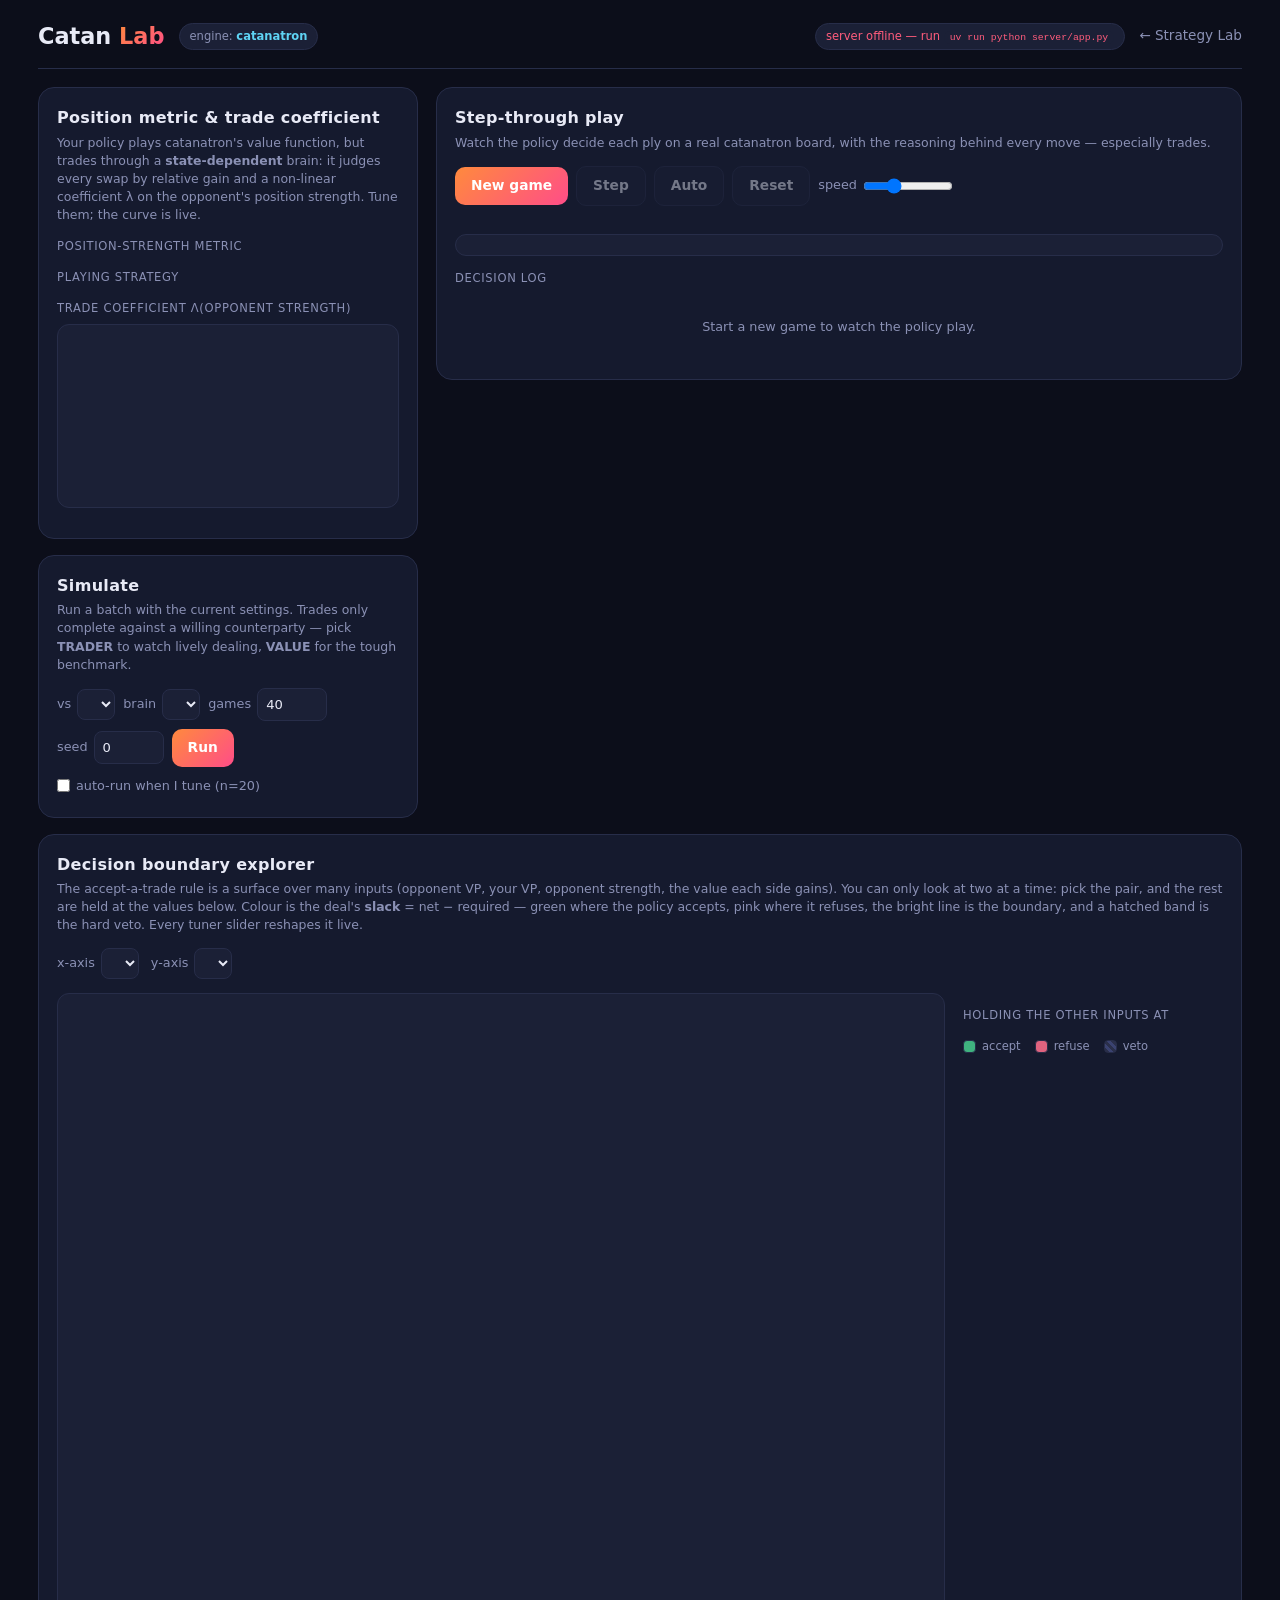
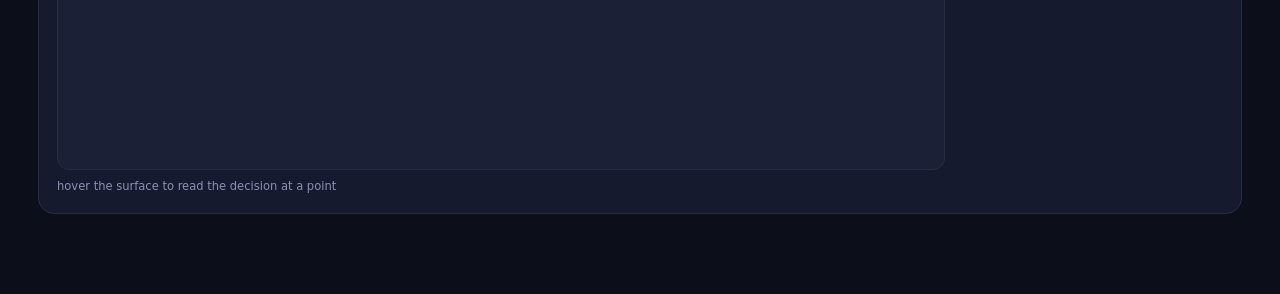
==== catan.html @ 7119c086 "Initialize repo; make both versions use catanatron as a git submodule - git init the strategy-lab pr" ====
<!doctype html>
<html lang="en">
<head>
  <meta charset="utf-8">
  <meta name="viewport" content="width=device-width, initial-scale=1">
  <title>Catan Lab — catanatron strategy &amp; trade tuner</title>
  <link rel="icon" href="data:image/svg+xml,<svg xmlns='http://www.w3.org/2000/svg' viewBox='0 0 100 100'><text y='.9em' font-size='90'>🏝️</text></svg>">
  <link rel="stylesheet" href="css/style.css">
  <link rel="stylesheet" href="css/catan-lab.css">
</head>
<body>
  <div class="cl-wrap">
    <div class="cl-top">
      <h1>Catan <span class="grad">Lab</span></h1>
      <span class="cl-badge">engine: <b>catanatron</b></span>
      <div class="spacer"></div>
      <span id="conn" class="cl-badge">connecting…</span>
      <a class="cl-back" href="index.html">← Strategy Lab</a>
    </div>

    <div class="cl-grid">
      <!-- LEFT: tuner + simulate -->
      <div>
        <div class="panel" id="tuner">
          <h2>Position metric &amp; trade coefficient</h2>
          <p class="desc">Your policy plays catanatron's value function, but trades through a
            <b>state-dependent</b> brain: it judges every swap by relative gain and a non-linear
            coefficient λ on the opponent's position strength. Tune them; the curve is live.</p>

          <div class="group-label">Position-strength metric</div>
          <div id="metric-sliders"></div>

          <div class="group-label">Playing strategy</div>
          <div id="strategy-sliders"></div>

          <div class="group-label">Trade coefficient λ(opponent strength)</div>
          <div class="curve-box">
            <canvas id="lamCurve" width="640" height="300"></canvas>
            <div class="curve-cap" id="lamCap"></div>
          </div>
          <div id="trade-sliders" style="margin-top:12px"></div>
        </div>

        <div class="panel" id="sim">
          <h2>Simulate</h2>
          <p class="desc">Run a batch with the current settings. Trades only complete against a
            willing counterparty — pick <b>TRADER</b> to watch lively dealing, <b>VALUE</b> for the
            tough benchmark.</p>
          <div class="btn-row">
            <label class="inline">vs <select id="opp"></select></label>
            <label class="inline">brain <select id="baseBot"></select></label>
            <label class="inline">games <input type="number" id="nGames" value="40" min="1" max="300"></label>
            <label class="inline">seed <input type="number" id="seed" value="0" min="0"></label>
            <button class="btn" id="runSim">Run</button>
          </div>
          <label class="inline" style="margin-top:10px"><input type="checkbox" id="autoSim"> auto-run when I tune (n=20)</label>
          <div id="simResult"></div>
        </div>
      </div>

      <!-- RIGHT: step-through -->
      <div class="panel" id="play">
        <h2>Step-through play</h2>
        <p class="desc">Watch the policy decide each ply on a real catanatron board, with the
          reasoning behind every move — especially trades.</p>
        <div class="btn-row">
          <button class="btn" id="newGame">New game</button>
          <button class="btn ghost" id="step" disabled>Step</button>
          <button class="btn ghost" id="auto" disabled>Auto</button>
          <button class="btn ghost" id="reset" disabled>Reset</button>
          <label class="inline">speed <input type="range" id="speed" min="60" max="900" value="320" style="width:90px"></label>
        </div>

        <div class="players-row" id="players"></div>
        <div class="board-box"><div id="board"></div></div>

        <div class="group-label">Decision log</div>
        <div class="log" id="log"><div class="empty">Start a new game to watch the policy play.</div></div>
      </div>
    </div>

    <!-- Decision boundary explorer -->
    <div class="panel" id="explorer">
      <h2>Decision boundary explorer</h2>
      <p class="desc">The accept-a-trade rule is a surface over many inputs (opponent VP,
        your VP, opponent strength, the value each side gains). You can only look at two at a
        time: pick the pair, and the rest are held at the values below. Colour is the deal's
        <b>slack</b> = net &minus; required &mdash; green where the policy accepts, pink where it
        refuses, the bright line is the boundary, and a hatched band is the hard veto. Every
        tuner slider reshapes it live.</p>

      <div class="exp-controls">
        <label class="inline">x-axis <select id="axisX"></select></label>
        <label class="inline">y-axis <select id="axisY"></select></label>
        <span class="exp-views" id="expViews"></span>
      </div>

      <div class="exp-body">
        <div class="exp-plot">
          <canvas id="boundary" width="480" height="420"></canvas>
          <div class="exp-tip" id="expTip">hover the surface to read the decision at a point</div>
        </div>
        <div class="exp-side">
          <div class="group-label">Holding the other inputs at</div>
          <div id="fixedSliders"></div>
          <div class="exp-legend">
            <span><i class="sw acc"></i>accept</span>
            <span><i class="sw rej"></i>refuse</span>
            <span><i class="sw vet"></i>veto</span>
          </div>
        </div>
      </div>
    </div>
  </div>

  <script src="js/games/catan-board.js"></script>
  <script src="js/catan-lab.js"></script>
</body>
</html>
---- css/style.css ----
/* ============ Strategy Lab ============ */
:root {
  --bg: #0c0e1a;
  --panel: #151a2e;
  --panel-2: #1b2036;
  --border: #272d49;
  --text: #e8eaf6;
  --muted: #8b91b5;
  --p0: #ffa94d;            /* you */
  --p1: #5fd4f5;            /* bot */
  --draw: #8b91b5;
  --pick: #9b7bff;
  --avoid: #ff5c7c;
  --accent-grad: linear-gradient(135deg, #ff8a3d, #ff4d88);
}

* { box-sizing: border-box; margin: 0; padding: 0; }
html, body { background: var(--bg); color: var(--text); }
body {
  font-family: ui-sans-serif, system-ui, "Segoe UI", Roboto, "Helvetica Neue", sans-serif;
  line-height: 1.45;
  -webkit-font-smoothing: antialiased;
}
#app { max-width: 1140px; margin: 0 auto; padding: 24px 20px 60px; }
button { font: inherit; color: inherit; background: none; border: none; cursor: pointer; }
h2 { font-size: 1.02rem; margin-bottom: 12px; letter-spacing: .02em; }
h3 { font-size: .92rem; margin: 16px 0 8px; color: var(--muted); }
.h-sub { font-size: .72rem; color: var(--muted); font-weight: 400; margin-left: 6px; }
.muted { color: var(--muted); }
code { background: var(--panel-2); padding: 1px 6px; border-radius: 6px; font-size: .85em; }

/* ---------- home ---------- */
.hero { text-align: center; padding: 38px 0 26px; }
.logo { font-weight: 700; letter-spacing: .08em; color: var(--muted); margin-bottom: 18px; }
.hero h1 { font-size: clamp(2rem, 5vw, 3.2rem); line-height: 1.1; font-weight: 800; }
.grad {
  background: var(--accent-grad);
  -webkit-background-clip: text; background-clip: text; color: transparent;
}
.sub { max-width: 560px; margin: 16px auto 0; color: var(--muted); }
.sub b { color: var(--text); }
.steps { display: flex; gap: 10px; justify-content: center; flex-wrap: wrap; margin-top: 26px; }
.step {
  background: var(--panel); border: 1px solid var(--border); border-radius: 999px;
  padding: 8px 16px; font-size: .85rem; color: var(--muted);
}
.step span {
  display: inline-grid; place-items: center; width: 20px; height: 20px; margin-right: 8px;
  background: var(--panel-2); border-radius: 50%; font-size: .72rem; color: var(--text);
}

.games-grid {
  display: grid; grid-template-columns: repeat(auto-fill, minmax(240px, 1fr));
  gap: 16px; margin-top: 30px;
}
.game-card {
  text-align: left; background: var(--panel); border: 1px solid var(--border);
  border-radius: 18px; padding: 22px;
  transition: transform .15s ease, border-color .15s ease;
}
.game-card:not(.locked):hover { transform: translateY(-3px); border-color: #3a4270; }
.game-card.locked { opacity: .45; cursor: default; }
.gc-icon { font-size: 2.2rem; }
.gc-name { font-weight: 700; font-size: 1.08rem; margin-top: 10px; }
.gc-tag { color: var(--muted); font-size: .85rem; margin-top: 4px; min-height: 2.4em; }
.gc-meta { display: flex; flex-wrap: wrap; gap: 6px; margin-top: 12px; }
.chip {
  font-size: .72rem; background: var(--panel-2); border: 1px solid var(--border);
  padding: 3px 9px; border-radius: 999px; color: var(--muted);
}
.chip.soon { font-size: .68rem; }
.foot { text-align: center; color: var(--muted); font-size: .8rem; margin-top: 40px; }

/* ---------- bars / nav ---------- */
.bar { display: flex; align-items: center; gap: 14px; margin-bottom: 14px; }
.bar-title { font-weight: 700; font-size: 1.05rem; }
.bar-spacer { flex: 1; }
.ghost {
  color: var(--muted); border: 1px solid var(--border); border-radius: 10px; padding: 6px 12px;
}
.ghost:hover { color: var(--text); border-color: #3a4270; }
.howto {
  font-size: .85rem; color: var(--muted); background: var(--panel);
  border: 1px solid var(--border); border-radius: 12px; padding: 10px 14px; margin-bottom: 18px;
}

/* ---------- lab ---------- */
.lab { display: grid; grid-template-columns: 1.15fr 1fr 1fr; gap: 16px; align-items: start; }
.panel {
  background: var(--panel); border: 1px solid var(--border);
  border-radius: 16px; padding: 16px;
}

.rule-card {
  display: flex; gap: 12px; align-items: center;
  background: var(--panel-2); border: 1px solid var(--border); border-radius: 12px;
  padding: 10px 12px; margin-bottom: 8px; cursor: pointer;
  transition: border-color .12s ease, transform .12s ease;
}
.rule-card:hover { border-color: #3a4270; transform: translateX(2px); }
.rule-card.added { opacity: .38; cursor: default; transform: none; }
.rule-icon { font-size: 1.4rem; width: 30px; text-align: center; }
.rule-main { flex: 1; min-width: 0; }
.rule-name { font-weight: 600; font-size: .9rem; }
.rule-desc { font-size: .76rem; color: var(--muted); margin-top: 2px; }
.rule-add {
  width: 26px; height: 26px; display: grid; place-items: center;
  border: 1px dashed var(--border); border-radius: 50%; color: var(--muted); font-weight: 700;
}
.badge {
  font-size: .6rem; font-weight: 700; letter-spacing: .05em; padding: 1px 6px;
  border-radius: 6px; vertical-align: middle; margin-left: 4px;
}
.badge.pick { background: rgba(155, 123, 255, .16); color: var(--pick); }
.badge.avoid { background: rgba(255, 92, 124, .16); color: var(--avoid); }

.stack { list-style: none; }
.stack-item {
  display: flex; align-items: center; gap: 10px;
  background: var(--panel-2); border: 1px solid var(--border); border-radius: 12px;
  padding: 9px 10px; margin-bottom: 8px; cursor: grab;
}
.stack-item.dragging { opacity: .4; }
.stack-item .s-icon { font-size: 1.15rem; }
.stack-item .s-name { flex: 1; font-size: .88rem; font-weight: 600; min-width: 0; }
.s-ctl { display: flex; gap: 2px; }
.s-ctl button {
  width: 26px; height: 26px; border-radius: 8px; color: var(--muted); font-size: .72rem;
}
.s-ctl button:hover { background: var(--border); color: var(--text); }
.prio {
  display: inline-grid; place-items: center; width: 22px; height: 22px; flex: none;
  background: var(--accent-grad); border-radius: 50%;
  font-size: .72rem; font-weight: 700; color: #fff;
}
.prio.mini { width: 18px; height: 18px; font-size: .64rem; background: var(--panel-2);
  border: 1px solid var(--border); color: var(--muted); }
.stack .empty {
  color: var(--muted); font-size: .82rem; text-align: center; padding: 22px 8px;
  border: 1px dashed var(--border); border-radius: 12px; margin-bottom: 8px;
}
.lucky {
  display: flex; align-items: center; gap: 10px; font-size: .85rem; color: var(--muted);
  border: 1px dashed var(--border); border-radius: 12px; padding: 9px 10px;
}
.lucky .prio { background: var(--panel-2); border: 1px solid var(--border); color: var(--muted); }

.persona {
  display: block; width: 100%; text-align: left;
  background: var(--panel-2); border: 1px solid var(--border); border-radius: 12px;
  padding: 10px 12px; margin-bottom: 8px;
}
.persona:hover { border-color: #3a4270; }
.persona.sel { border-color: var(--p1); box-shadow: 0 0 0 1px var(--p1); }
.p-icon { font-size: 1.3rem; float: left; margin-right: 10px; margin-top: 2px; }
.p-head { display: flex; justify-content: space-between; align-items: baseline; }
.p-name { font-weight: 600; font-size: .9rem; }
.p-stars { color: #ffd166; font-size: .74rem; letter-spacing: .12em; }
.p-stars i { color: var(--border); font-style: normal; }
.p-desc { display: block; font-size: .75rem; color: var(--muted); margin-top: 2px; }

.bot-stack { list-style: none; font-size: .85rem; }
.bot-stack li { display: flex; align-items: center; gap: 8px; padding: 4px 2px; }

.btn-run {
  width: 100%; margin-top: 16px; padding: 14px;
  background: var(--accent-grad); border-radius: 14px;
  font-weight: 800; font-size: 1.02rem; color: #fff; letter-spacing: .02em;
  box-shadow: 0 8px 24px rgba(255, 77, 136, .25);
  transition: transform .12s ease, filter .12s ease;
}
.btn-run:hover { transform: translateY(-2px); filter: brightness(1.08); }

/* ---------- results ---------- */
.banner { text-align: center; padding: 30px 16px 22px; }
.b-big { font-size: clamp(1.5rem, 4vw, 2.3rem); font-weight: 800; }
.banner.win .b-big { color: var(--p0); }
.banner.lose .b-big { color: var(--p1); }
.b-score { margin-top: 8px; font-size: 1.5rem; font-weight: 700; }
.b-score span { font-size: .8rem; font-weight: 400; color: var(--muted); }

.scoreboard { margin-bottom: 16px; }
.score-row { display: flex; align-items: center; gap: 12px; margin: 10px 0; }
.who { width: 150px; flex: none; font-size: .9rem; font-weight: 600; text-align: right; }
.who.you { color: var(--p0); } .who.bot { color: var(--p1); } .who.draw { color: var(--draw); }
.score-row .bar {
  flex: 1; height: 26px; background: var(--panel-2); border-radius: 8px;
  overflow: hidden; margin-bottom: 0;
}
.fill { height: 100%; width: 0; border-radius: 8px; transition: width .9s cubic-bezier(.2,.7,.2,1); }
.fill.you { background: linear-gradient(90deg, #ff8a3d, #ffa94d); }
.fill.bot { background: linear-gradient(90deg, #38b6e0, #5fd4f5); }
.fill.draw { background: #3a4163; }
.num { width: 36px; flex: none; font-weight: 800; font-variant-numeric: tabular-nums; }

.duo { display: grid; grid-template-columns: 1.3fr 1fr; gap: 16px; margin-bottom: 16px; }
.momentum { width: 100%; height: 170px; display: block; }
.momentum .zero { stroke: var(--border); stroke-dasharray: 4 4; }
.momentum .line { fill: none; stroke-width: 2.5; }
.momentum .area { opacity: .14; }
.mom-you .line { stroke: var(--p0); } .mom-you .area { fill: var(--p0); }
.mom-bot .line { stroke: var(--p1); } .mom-bot .area { fill: var(--p1); }
.mom-tie .line { stroke: var(--draw); } .mom-tie .area { fill: var(--draw); }
.mom-labels { display: flex; justify-content: space-between; font-size: .7rem; color: var(--muted); }
.hint { font-size: .75rem; color: var(--muted); margin-top: 8px; }
.insight { font-size: .9rem; }
.chips { display: flex; flex-wrap: wrap; gap: 6px; margin-top: 14px; }

.replay-btns { display: flex; flex-wrap: wrap; gap: 8px; }
.rep-btn {
  background: var(--panel-2); border: 1px solid var(--border); border-radius: 10px;
  padding: 8px 14px; font-size: .85rem;
}
.rep-btn:hover { border-color: #3a4270; }
.actions { display: flex; gap: 10px; justify-content: center; margin-top: 22px; flex-wrap: wrap; }
.btn-sec {
  background: var(--panel); border: 1px solid var(--border); border-radius: 12px;
  padding: 10px 18px; font-weight: 600;
}
.btn-sec:hover { border-color: #3a4270; }

/* ---------- replay modal ---------- */
.modal-back {
  position: fixed; inset: 0; background: rgba(5, 7, 14, .78); backdrop-filter: blur(4px);
  display: grid; place-items: center; z-index: 50; padding: 16px;
}
.modal {
  background: var(--panel); border: 1px solid var(--border); border-radius: 18px;
  padding: 18px; width: min(480px, 94vw); max-height: 94vh; overflow: auto;
}
.modal-head {
  display: flex; justify-content: space-between; align-items: center;
  font-weight: 700; font-size: .95rem; margin-bottom: 12px; gap: 10px;
}
.modal-head .muted { font-weight: 400; font-size: .8rem; }
#m-close { color: var(--muted); font-size: 1rem; }
#m-close:hover { color: var(--text); }
.modal .board { display: flex; flex-direction: column; align-items: center; }
.caption { min-height: 2.6em; text-align: center; font-size: .88rem; margin: 10px 0 6px; color: var(--muted); }
.cap0 { color: var(--p0); } .cap1 { color: var(--p1); }
.m-ctl { display: flex; align-items: center; gap: 6px; }
.m-ctl button {
  width: 34px; height: 34px; background: var(--panel-2); border: 1px solid var(--border);
  border-radius: 10px; font-size: .8rem;
}
.m-ctl button:hover { border-color: #3a4270; }
.m-ctl input[type=range] { flex: 1; accent-color: #ff4d88; }
#m-step { font-size: .72rem; color: var(--muted); width: 48px; text-align: right;
  font-variant-numeric: tabular-nums; }

/* ---------- boards ---------- */
.board-status { font-size: .78rem; color: var(--muted); margin-top: 10px; text-align: center; }
.lab0 { color: var(--p0); } .lab1 { color: var(--p1); }

/* tic-tac-toe */
.ttt-board { display: grid; grid-template-columns: repeat(3, 84px); gap: 7px; }
.ttt-cell {
  height: 84px; background: var(--panel-2); border-radius: 14px;
  display: grid; place-items: center; font-size: 2.6rem; font-weight: 800;
}
.ttt-cell.seat0 { color: var(--p0); }
.ttt-cell.seat1 { color: var(--p1); }
.ttt-cell.win { outline: 2px solid #ffd166; background: #262138; }

/* snakes & ladders */
.sl-wrap { position: relative; width: min(380px, 86vw); }
.sl-grid {
  display: grid; grid-template-columns: repeat(10, 1fr); aspect-ratio: 1;
  border: 1px solid var(--border); border-radius: 10px; overflow: hidden;
}
.sl-cell {
  position: relative; border: 1px solid #1d2238; background: var(--panel-2);
  font-size: 8px; color: var(--muted);
}
.sl-cell:nth-child(odd) { background: #181d33; }
.sl-cell span { position: absolute; top: 1px; left: 3px; }
.sl-cell i { position: absolute; bottom: 0; right: 1px; font-style: normal; font-size: 11px; }
.sl-cell.ladder { background: rgba(81, 207, 102, .14); }
.sl-cell.snake { background: rgba(255, 92, 124, .14); }
.sl-overlay { position: absolute; inset: 0; width: 100%; height: 100%; pointer-events: none; }
.sl-overlay line { stroke-width: 1.6; stroke-linecap: round; opacity: .55; }
.sl-overlay .jump-l { stroke: #51cf66; }
.sl-overlay .jump-s { stroke: #ff5c7c; }
.sl-tok {
  position: absolute; width: 13px; height: 13px; border-radius: 50%;
  border: 2px solid #0c0e1a; transform: translate(-50%, -50%); z-index: 2;
}
.sl-tok.t0 { background: var(--p0); margin-left: -4px; }
.sl-tok.t1 { background: var(--p1); margin-left: 4px; }

/* mensch ärgere dich nicht */
.maedn { width: min(360px, 86vw); display: block; }
.maedn .cell { fill: var(--panel-2); stroke: #323a5e; stroke-width: 1; }
.maedn .start0 { stroke: var(--p0); stroke-width: 2; }
.maedn .start1 { stroke: var(--p1); stroke-width: 2; }
.maedn .home0 { stroke: var(--p0); stroke-dasharray: 2 2; }
.maedn .home1 { stroke: var(--p1); stroke-dasharray: 2 2; }
.maedn .base0 { stroke: var(--p0); opacity: .5; }
.maedn .base1 { stroke: var(--p1); opacity: .5; }
.maedn .tok { stroke: #0c0e1a; stroke-width: 1.5; }
.maedn .tok0 { fill: var(--p0); }
.maedn .tok1 { fill: var(--p1); }
.maedn .dice { font-size: 17px; text-anchor: middle; fill: var(--text); }
.maedn .dice-sub { font-size: 8px; text-anchor: middle; fill: var(--muted); }

/* shared in-board event log (monopoly, catan) */
.game-log {
  font-size: .68rem; color: var(--muted); line-height: 1.5;
  border-top: 1px dashed var(--border); margin-top: 6px; padding-top: 6px;
  text-align: left;
}

/* monopoly */
.mono-board {
  display: grid; grid-template-columns: repeat(11, 1fr); grid-template-rows: repeat(11, 1fr);
  width: min(440px, 92vw); aspect-ratio: 1; gap: 1px;
  background: var(--border); border: 1px solid var(--border); border-radius: 10px;
  overflow: hidden;
}
.m-cell {
  position: relative; background: var(--panel-2); overflow: hidden;
  display: flex; flex-direction: column; align-items: center; justify-content: center;
}
.m-cell i { position: absolute; top: 0; left: 0; right: 0; height: 5px; }
.m-cell b { font-size: 11px; font-weight: 400; }
.m-cell em {
  font-style: normal; color: #51cf66; font-size: 9px; letter-spacing: -1px;
  position: absolute; bottom: 1px; left: 50%; transform: translateX(-50%);
}
.m-cell.own0 { background: rgba(255, 169, 77, .22); }
.m-cell.own1 { background: rgba(95, 212, 245, .22); }
.m-cell s {
  position: absolute; width: 9px; height: 9px; border-radius: 50%;
  border: 1.5px solid #0c0e1a; text-decoration: none;
}
.m-cell s.tk0 { background: var(--p0); left: 2px; bottom: 2px; }
.m-cell s.tk1 { background: var(--p1); right: 2px; bottom: 2px; }
.mono-center {
  grid-row: 2 / 11; grid-column: 2 / 11; background: var(--panel);
  display: flex; flex-direction: column; justify-content: center; gap: 6px;
  padding: 12px 16px; font-size: .85rem;
}
.mono-center b { font-variant-numeric: tabular-nums; }
.m-round { font-size: .7rem; color: var(--muted); }

/* catan */
.catan { width: min(400px, 90vw); display: block; }

/* ---------- responsive ---------- */
@media (max-width: 980px) {
  .lab { grid-template-columns: 1fr 1fr; }
  .lab .panel:first-child { grid-column: 1 / -1; }
  .duo { grid-template-columns: 1fr; }
}
@media (max-width: 640px) {
  .lab { grid-template-columns: 1fr; }
  .who { width: 100px; font-size: .78rem; }
  .ttt-board { grid-template-columns: repeat(3, 64px); }
  .ttt-cell { height: 64px; font-size: 2rem; }
}
---- css/catan-lab.css ----
/* ============ Catan Lab (catanatron-backed) ============ */
.cl-wrap { max-width: 1240px; margin: 0 auto; padding: 20px 18px 64px; }

.cl-top {
  display: flex; align-items: center; gap: 14px; flex-wrap: wrap;
  padding-bottom: 16px; margin-bottom: 18px; border-bottom: 1px solid var(--border);
}
.cl-top h1 { font-size: 1.4rem; font-weight: 800; }
.cl-top .grad { background: var(--accent-grad); -webkit-background-clip: text; background-clip: text; color: transparent; }
.cl-badge {
  font-size: .72rem; color: var(--muted); border: 1px solid var(--border);
  background: var(--panel-2); padding: 4px 10px; border-radius: 999px;
}
.cl-badge b { color: var(--p1); }
.cl-top .spacer { flex: 1; }
.cl-back { color: var(--muted); font-size: .85rem; text-decoration: none; }
.cl-back:hover { color: var(--text); }

.cl-grid { display: grid; grid-template-columns: 380px 1fr; gap: 18px; align-items: start; }
@media (max-width: 980px) { .cl-grid { grid-template-columns: 1fr; } }

.panel {
  background: var(--panel); border: 1px solid var(--border);
  border-radius: 16px; padding: 18px; margin-bottom: 16px;
}
.panel h2 { font-size: 1rem; margin-bottom: 4px; }
.panel .desc { color: var(--muted); font-size: .78rem; margin-bottom: 14px; }
.group-label { font-size: .72rem; text-transform: uppercase; letter-spacing: .06em; color: var(--muted); margin: 14px 0 8px; }

/* sliders */
.slider { margin-bottom: 11px; }
.slider .row { display: flex; justify-content: space-between; font-size: .8rem; margin-bottom: 3px; }
.slider .row .val { color: var(--p0); font-variant-numeric: tabular-nums; font-weight: 600; }
.slider input[type=range] { width: 100%; accent-color: var(--pick); height: 4px; }
.slider .hint { font-size: .68rem; color: var(--muted); margin-top: 1px; }

/* lambda curve */
.curve-box { background: var(--panel-2); border: 1px solid var(--border); border-radius: 12px; padding: 12px; margin-top: 6px; }
.curve-box canvas { width: 100%; height: 150px; display: block; }
.curve-cap { font-size: .72rem; color: var(--muted); margin-top: 8px; }
.curve-cap b { color: var(--text); }

/* buttons */
.btn {
  background: var(--accent-grad); color: #fff; font-weight: 700; font-size: .86rem;
  padding: 9px 16px; border-radius: 10px; transition: filter .15s;
}
.btn:hover { filter: brightness(1.08); }
.btn.ghost { background: var(--panel-2); border: 1px solid var(--border); color: var(--text); font-weight: 600; }
.btn:disabled { opacity: .45; cursor: default; filter: none; }
.btn-row { display: flex; gap: 8px; flex-wrap: wrap; align-items: center; }
select, input[type=number] {
  background: var(--panel-2); color: var(--text); border: 1px solid var(--border);
  border-radius: 8px; padding: 6px 8px; font: inherit; font-size: .82rem;
}
input[type=number] { width: 70px; }
label.inline { font-size: .8rem; color: var(--muted); display: inline-flex; gap: 6px; align-items: center; }

/* simulate results */
.winbars { margin-top: 14px; }
.winbar { display: flex; align-items: center; gap: 8px; margin-bottom: 8px; font-size: .82rem; }
.winbar .name { width: 56px; color: var(--muted); }
.winbar .track { flex: 1; height: 18px; background: var(--panel-2); border-radius: 6px; overflow: hidden; }
.winbar .fill { height: 100%; border-radius: 6px; transition: width .4s ease; }
.winbar .fill.you { background: var(--p0); }
.winbar .fill.opp { background: var(--p1); }
.winbar .fill.draw { background: var(--draw); }
.winbar .pct { width: 78px; text-align: right; font-variant-numeric: tabular-nums; }
.stat-grid { display: grid; grid-template-columns: repeat(3, 1fr); gap: 8px; margin-top: 14px; }
.stat { background: var(--panel-2); border: 1px solid var(--border); border-radius: 10px; padding: 8px 10px; }
.stat .k { font-size: .66rem; color: var(--muted); text-transform: uppercase; letter-spacing: .04em; }
.stat .v { font-size: 1.05rem; font-weight: 700; font-variant-numeric: tabular-nums; }
.trade-tally { font-size: .76rem; color: var(--muted); margin-top: 12px; line-height: 1.7; }
.trade-tally b { color: var(--text); }

/* board */
.board-box { background: var(--panel-2); border: 1px solid var(--border); border-radius: 14px; padding: 10px; }
.board-box svg { width: 100%; height: auto; display: block; }
.hex { stroke: #0c0e1a; stroke-width: .5; }
.hex-num { font-size: 5px; font-weight: 800; text-anchor: middle; dominant-baseline: central; fill: #1a1a1a; }
.hex-num.red { fill: #c01b2b; }
.port-label { font-size: 3.4px; text-anchor: middle; fill: var(--muted); }
.road { stroke-width: 2.4; stroke-linecap: round; }
.node-bldg { stroke: #0c0e1a; stroke-width: .6; }

/* players + step-through */
.players-row { display: grid; grid-template-columns: 1fr 1fr; gap: 12px; margin: 14px 0; }
.pcard { background: var(--panel-2); border: 1px solid var(--border); border-radius: 12px; padding: 12px; }
.pcard.turn { border-color: #3a4270; box-shadow: 0 0 0 1px #3a4270 inset; }
.pcard .ptitle { display: flex; align-items: center; gap: 8px; font-weight: 700; font-size: .9rem; }
.dot { width: 10px; height: 10px; border-radius: 50%; }
.dot.you { background: var(--p0); } .dot.opp { background: var(--p1); }
.pcard .vp { margin-left: auto; font-size: .78rem; color: var(--muted); }
.strength-bar { height: 8px; background: #0c0e1a; border-radius: 5px; overflow: hidden; margin: 8px 0 4px; }
.strength-bar .fill { height: 100%; border-radius: 5px; }
.strength-bar .fill.you { background: var(--p0); } .strength-bar .fill.opp { background: var(--p1); }
.strength-val { font-size: .72rem; color: var(--muted); }
.hand { display: flex; gap: 7px; margin-top: 8px; font-size: .8rem; }
.hand .res { display: inline-flex; align-items: center; gap: 2px; }

/* log */
.log { max-height: 360px; overflow-y: auto; margin-top: 6px; }
.logentry { border-left: 2px solid var(--border); padding: 5px 0 5px 10px; margin-bottom: 5px; font-size: .78rem; }
.logentry .who { font-weight: 700; }
.logentry .who.you { color: var(--p0); } .logentry .who.opp { color: var(--p1); }
.logentry .act { color: var(--muted); }
.logentry.trade { border-left-color: var(--pick); background: rgba(155,123,255,.06); border-radius: 0 8px 8px 0; padding: 8px 10px; }
.logentry.trade.veto { border-left-color: var(--avoid); background: rgba(255,92,124,.07); }
.logentry.trade.confirm { border-left-color: #4fd07a; background: rgba(79,208,122,.07); }
.badge { font-size: .64rem; padding: 1px 7px; border-radius: 999px; font-weight: 700; text-transform: uppercase; letter-spacing: .03em; }
.badge.ok { background: rgba(79,208,122,.18); color: #7fe0a0; }
.badge.no { background: rgba(255,92,124,.16); color: #ff8aa1; }
.badge.veto { background: rgba(255,92,124,.22); color: #ff8aa1; }
.reason { margin-top: 6px; font-size: .72rem; color: var(--muted); display: grid; grid-template-columns: 1fr 1fr; gap: 2px 14px; }
.reason b { color: var(--text); font-variant-numeric: tabular-nums; }
.trade-line { font-size: .76rem; margin-top: 2px; }
.empty { color: var(--muted); font-size: .8rem; text-align: center; padding: 24px; }
.spinner { display:inline-block; width:13px; height:13px; border:2px solid var(--border); border-top-color: var(--p0); border-radius:50%; animation: spin .7s linear infinite; vertical-align:-2px; }
@keyframes spin { to { transform: rotate(360deg); } }

/* ============ decision boundary explorer ============ */
#explorer .exp-controls { display: flex; gap: 12px; flex-wrap: wrap; align-items: center; margin-bottom: 14px; }
.exp-views { display: inline-flex; gap: 6px; flex-wrap: wrap; }
.exp-chip {
  font-size: .72rem; color: var(--muted); background: var(--panel-2);
  border: 1px solid var(--border); border-radius: 999px; padding: 4px 11px; cursor: pointer;
  transition: color .12s, border-color .12s;
}
.exp-chip:hover { color: var(--text); border-color: #3a4270; }
.exp-chip.on { color: #fff; border-color: transparent; background: var(--accent-grad); }

.exp-body { display: grid; grid-template-columns: 1fr 260px; gap: 18px; align-items: start; }
@media (max-width: 900px) { .exp-body { grid-template-columns: 1fr; } }
.exp-plot canvas {
  width: 100%; height: auto; display: block; background: var(--panel-2);
  border: 1px solid var(--border); border-radius: 12px; cursor: crosshair;
}
.exp-tip {
  font-size: .72rem; color: var(--muted); margin-top: 8px; min-height: 1.4em;
  font-variant-numeric: tabular-nums;
}
.exp-tip b { color: var(--text); }
.exp-tip .acc { color: #6fe0a0; } .exp-tip .rej { color: #ff8aa1; }

.exp-legend { display: flex; gap: 14px; margin-top: 14px; font-size: .72rem; color: var(--muted); }
.exp-legend span { display: inline-flex; align-items: center; gap: 6px; }
.exp-legend .sw { width: 13px; height: 13px; border-radius: 4px; display: inline-block; border: 1px solid var(--border); }
.exp-legend .sw.acc { background: #3fb37f; }
.exp-legend .sw.rej { background: #e0637f; }
.exp-legend .sw.vet { background: repeating-linear-gradient(45deg, #2a2f4a, #2a2f4a 3px, #3a4270 3px, #3a4270 6px); }
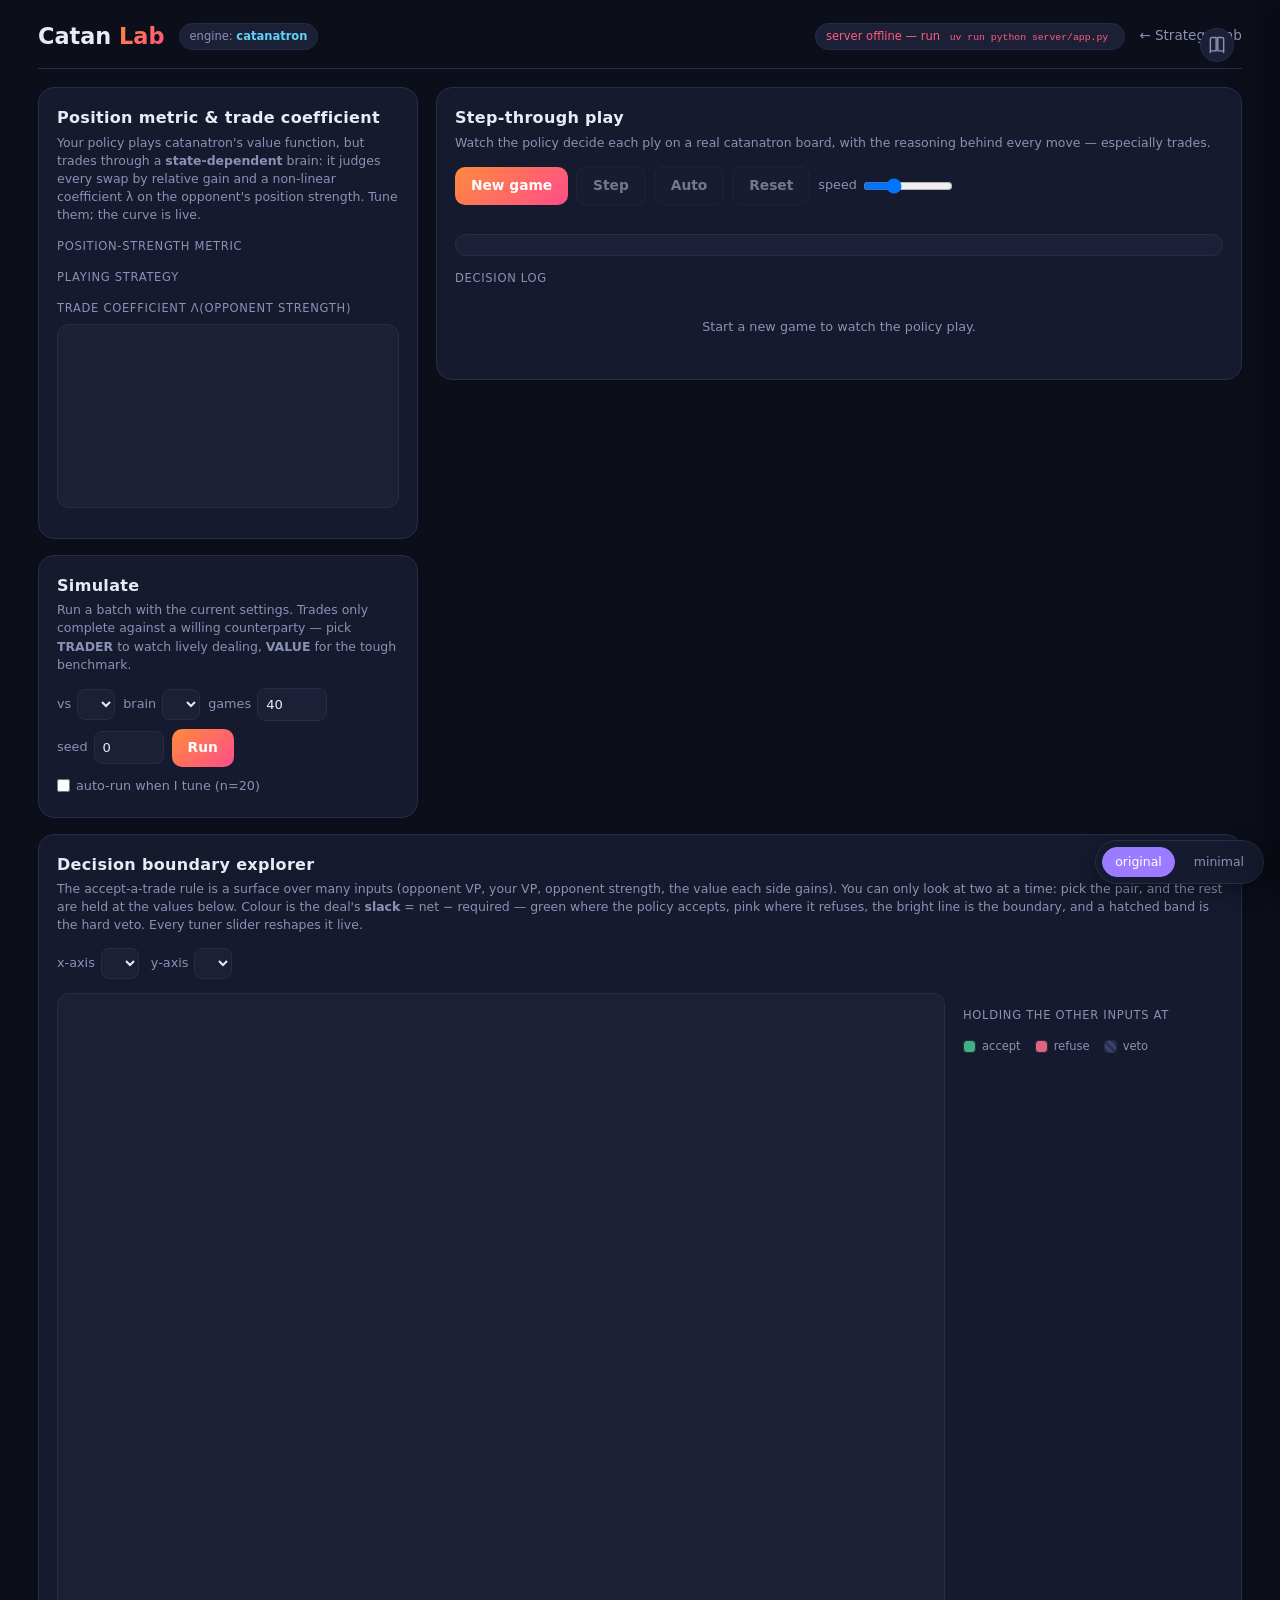
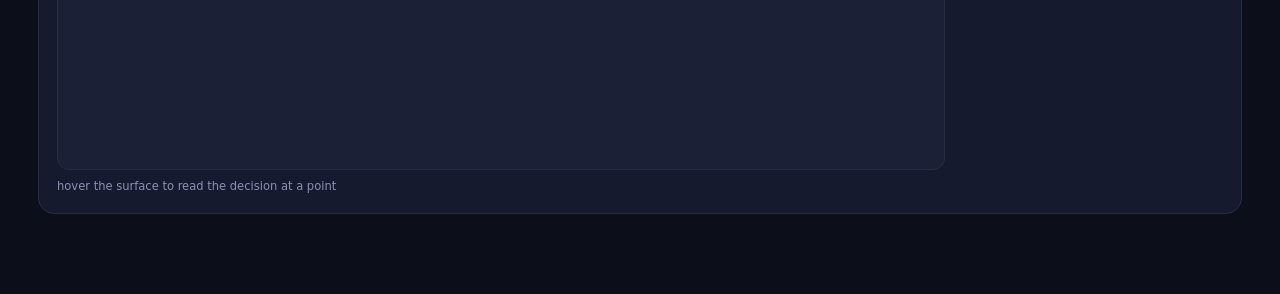
==== commit 791b8130: "[Skin][minimal] first draft, not yet as asthetic" ====
--- a/catan.html
+++ b/catan.html
@@ -113,7 +113,10 @@
     </div>
   </div>
 
+  <script src="js/skins/registry.js"></script>
+  <script src="js/skin-chrome.js"></script>
   <script src="js/games/catan-board.js"></script>
   <script src="js/catan-lab.js"></script>
+  <script>SkinChrome.initCatan();</script>
 </body>
 </html>
--- a/css/style.css
+++ b/css/style.css
@@ -248,6 +248,110 @@
 #m-step { font-size: .72rem; color: var(--muted); width: 48px; text-align: right;
   font-variant-numeric: tabular-nums; }
 
+/* ---------- genre menu + MDP explorer ---------- */
+.genre-bar { display: flex; flex-wrap: wrap; gap: 8px; justify-content: center; margin-top: 26px; }
+.genre-chip {
+  background: var(--panel); border: 1px solid var(--border); border-radius: 999px;
+  padding: 7px 14px; font-size: .82rem; color: var(--muted); font-weight: 600;
+}
+.genre-chip:hover { border-color: #3a4270; color: var(--text); }
+.genre-chip.sel { color: var(--text); border-color: var(--p0); box-shadow: 0 0 0 1px var(--p0); }
+
+.explore { margin-top: 4px; }
+.mdp-spec {
+  border: 1px solid var(--border); border-radius: 12px; padding: 10px 14px;
+  background: var(--panel-2); font-size: .82rem;
+}
+.mdp-spec summary { cursor: pointer; font-weight: 600; }
+.mdp-spec .rl-dl { margin-top: 10px; }
+.mdp-badge {
+  font-size: .62rem; font-weight: 700; letter-spacing: .04em; padding: 1px 7px;
+  border-radius: 6px; vertical-align: middle; margin-left: 4px;
+}
+.mdp-badge.ok { background: rgba(81, 207, 102, .16); color: #51cf66; }
+.mdp-badge.no { background: rgba(255, 92, 124, .16); color: var(--avoid); }
+.mdp-badge.approx { background: rgba(255, 209, 102, .14); color: #ffd166; }
+.mdp-choices { display: flex; flex-direction: column; gap: 6px; margin-top: 10px; }
+.mdp-choice {
+  display: flex; align-items: center; gap: 8px; cursor: pointer;
+  border: 1px solid var(--border); border-radius: 10px; padding: 7px 10px;
+}
+.mdp-choice:hover { border-color: #3a4270; }
+.mdp-choice.sel { border-color: var(--p1); box-shadow: 0 0 0 1px var(--p1); }
+.mdp-choice input { accent-color: var(--p1); }
+.mdp-choice .mc-name { font-weight: 600; }
+.mdp-history {
+  margin-top: 10px; font-size: .78rem; color: var(--muted);
+  border-top: 1px dashed var(--border); padding-top: 8px;
+}
+
+.gym-live { margin-top: 26px; }
+.gym-group { margin-top: 12px; }
+.gym-group .chips { margin-top: 6px; }
+
+/* ---------- play mode ---------- */
+.btn-play {
+  width: 100%; margin-top: 8px; padding: 11px;
+  background: var(--panel-2); border: 1px solid var(--border); border-radius: 14px;
+  font-weight: 700; font-size: .9rem; color: var(--muted);
+  transition: border-color .12s ease, color .12s ease;
+}
+.btn-play:hover { border-color: var(--p0); color: var(--p0); }
+
+.play { display: grid; grid-template-columns: 1.2fr 1fr; gap: 16px; align-items: start; }
+.play-board { display: flex; flex-direction: column; align-items: center; gap: 12px; }
+.play-status { min-height: 2.4em; font-size: .9rem; text-align: center; }
+.play-banner { font-weight: 800; font-size: 1.15rem; margin-top: 4px; }
+.play-banner.win { color: var(--p0); }
+.play-banner.lose { color: var(--p1); }
+.play-banner.draw { color: var(--draw); }
+.tally { margin-left: auto; font-size: .8rem; color: var(--muted); font-variant-numeric: tabular-nums; }
+
+.ttt-cell.playable { cursor: pointer; outline: 1px dashed #3a4270; transition: outline .1s ease, background .1s ease; }
+.ttt-cell.playable:hover { outline: 2px solid var(--p0); background: #1d2238; }
+
+.move-btns { display: flex; flex-wrap: wrap; gap: 8px; justify-content: center; }
+.move-btn {
+  background: var(--panel-2); border: 1px solid var(--border); border-radius: 10px;
+  padding: 8px 12px; font-size: .82rem;
+}
+.move-btn:hover { border-color: var(--p0); color: var(--p0); }
+.play-actions { display: flex; flex-wrap: wrap; gap: 8px; justify-content: center; }
+
+.mode-toggle { display: flex; gap: 6px; margin-bottom: 12px; }
+.mode-btn {
+  flex: 1; padding: 8px; border: 1px solid var(--border); border-radius: 10px;
+  color: var(--muted); font-weight: 600; font-size: .85rem;
+}
+.mode-btn:hover { border-color: #3a4270; }
+.mode-btn.sel { color: var(--text); border-color: var(--p1); box-shadow: 0 0 0 1px var(--p1); }
+.mode-note {
+  font-size: .76rem; color: var(--muted); background: var(--panel-2);
+  border: 1px dashed var(--border); border-radius: 10px; padding: 8px 10px; margin-bottom: 12px;
+}
+.lens-stack { margin-bottom: 10px; }
+.lens-stack .stack-item { cursor: default; }
+.lens-stack .stack-item.fires { border-color: var(--p0); box-shadow: 0 0 0 1px var(--p0); }
+.hint-line { font-size: .72rem; color: var(--p0); font-weight: 400; margin-top: 2px; }
+.lens-verdict { font-size: .82rem; margin-bottom: 8px; }
+.lens-small { font-size: .75rem; color: var(--muted); margin-top: 6px; }
+
+.rl-dl { display: grid; grid-template-columns: auto 1fr; gap: 6px 12px; font-size: .8rem; margin-bottom: 6px; }
+.rl-dl dt { color: var(--muted); font-weight: 600; white-space: nowrap; }
+.sym-line { font-size: .92rem; margin-top: 4px; }
+.sym-mini { display: grid; grid-template-columns: repeat(3, 36px); gap: 4px; margin: 10px auto; width: max-content; }
+.sym-cell {
+  height: 36px; border-radius: 8px; display: grid; place-items: center;
+  font-size: .9rem; font-weight: 700; background: var(--panel-2); border: 1px solid var(--border);
+}
+.sym-cell.taken { color: var(--muted); }
+.play details {
+  margin-top: 10px; border: 1px solid var(--border); border-radius: 10px;
+  padding: 8px 12px; font-size: .8rem;
+}
+.play details summary { cursor: pointer; font-weight: 600; }
+.play details p { margin-top: 6px; color: var(--muted); }
+
 /* ---------- boards ---------- */
 .board-status { font-size: .78rem; color: var(--muted); margin-top: 10px; text-align: center; }
 .lab0 { color: var(--p0); } .lab1 { color: var(--p1); }
@@ -346,11 +450,133 @@
 /* catan */
 .catan { width: min(400px, 90vw); display: block; }
 
+/* ---------- live env play (js/env-play.js) ---------- */
+.chip-play {
+  cursor: pointer; color: var(--text); font-family: inherit;
+}
+.chip-play:hover { border-color: var(--p0); color: var(--p0); }
+
+#play-host .mode-note { margin-top: 12px; }
+
+.env-status {
+  font-size: .82rem; color: var(--muted); text-align: center;
+  font-variant-numeric: tabular-nums; margin: 4px 0 10px;
+}
+.env-status b { color: var(--text); }
+.env-sep { opacity: .5; margin: 0 4px; }
+
+.env-render {
+  background: var(--panel-2); border: 1px solid var(--border); border-radius: 10px;
+  padding: 12px 14px; margin: 4px 0 12px; overflow-x: auto;
+  font-family: ui-monospace, SFMono-Regular, Menlo, Consolas, monospace;
+  font-size: .82rem; line-height: 1.35; white-space: pre; color: var(--text);
+}
+
+.env-view { margin-bottom: 12px; }
+.obs-vec {
+  background: var(--panel-2); border: 1px solid var(--border); border-radius: 10px;
+  padding: 8px 12px;
+}
+.obs-row { display: flex; align-items: center; gap: 10px; padding: 3px 0; font-size: .82rem; }
+.obs-idx { color: var(--muted); font-variant-numeric: tabular-nums; width: 34px; }
+.obs-val {
+  font-variant-numeric: tabular-nums; width: 84px; text-align: right;
+  font-family: ui-monospace, SFMono-Regular, Menlo, Consolas, monospace;
+}
+.obs-bar { flex: 1; height: 10px; background: var(--bg); border-radius: 6px; overflow: hidden; }
+.obs-bar-fill { display: block; height: 100%; background: var(--p1); border-radius: 6px; }
+.obs-bar-fill.neg { background: var(--p0); }
+.obs-cap { margin-top: 8px; font-size: .72rem; word-break: break-word; }
+
+.env-actions { margin-bottom: 10px; }
+.move-btn:disabled { opacity: .4; cursor: default; }
+.move-btn:disabled:hover { border-color: var(--border); color: var(--muted); }
+.btn-sec:disabled { opacity: .4; cursor: default; }
+
+.env-toggle.on { color: var(--p1); border-color: var(--p1); box-shadow: 0 0 0 1px var(--p1); }
+
+.legal-moves {
+  display: flex; flex-wrap: wrap; gap: 8px; justify-content: center;
+  max-height: 180px; overflow-y: auto; margin-bottom: 10px;
+}
+
+.spiel-returns {
+  display: flex; flex-wrap: wrap; gap: 14px; justify-content: center;
+  margin: 6px 0 12px; font-variant-numeric: tabular-nums;
+}
+.ret-cell { font-size: .9rem; }
+
+.log-panel {
+  max-height: 200px; overflow-y: auto; font-size: .78rem;
+  background: var(--panel-2); border: 1px solid var(--border); border-radius: 10px;
+  padding: 8px 12px;
+}
+.log-line { padding: 2px 0; color: var(--muted); }
+.log-line .lab0, .log-line .lab1 { font-weight: 700; }
+
+/* ---------- spiel rule toggles ---------- */
+.spiel-options {
+  display: flex; flex-wrap: wrap; align-items: center; gap: 8px 14px;
+  margin: 4px 0 14px; padding: 10px 12px;
+  background: var(--panel-2); border: 1px solid var(--border); border-radius: 10px;
+}
+.spiel-options .opt-label {
+  font-size: .7rem; text-transform: uppercase; letter-spacing: .06em;
+  color: var(--muted); font-weight: 700;
+}
+.spiel-opt {
+  display: inline-flex; align-items: center; gap: 6px;
+  font-size: .82rem; cursor: pointer; user-select: none;
+}
+.spiel-opt input { accent-color: var(--pick); cursor: pointer; }
+
+/* ---------- rulebook ---------- */
+.rulebook { margin: 12px 0; }
+.rulebook > summary {
+  list-style: none; cursor: pointer; font-weight: 700; font-size: 1.02rem;
+  display: flex; align-items: center; gap: 8px;
+}
+.rulebook > summary::-webkit-details-marker { display: none; }
+.rulebook > summary::after {
+  content: '\25B8'; margin-left: auto; color: var(--muted);
+  transition: transform .15s ease;
+}
+.rulebook[open] > summary::after { transform: rotate(90deg); }
+.rulebook .rb-icon { font-size: 1.1rem; }
+.rulebook .rb-sub {
+  font-size: .72rem; color: var(--muted); font-weight: 400;
+}
+.rb-body { margin-top: 12px; }
+.rb-summary { color: var(--muted); margin-bottom: 12px; line-height: 1.5; }
+.rb-list { list-style: none; display: flex; flex-direction: column; gap: 10px; }
+.rb-steps { counter-reset: rb; }
+.rb-list > li {
+  background: var(--panel-2); border: 1px solid var(--border);
+  border-radius: 10px; padding: 10px 12px;
+}
+.rb-steps > li { position: relative; padding-left: 40px; counter-increment: rb; }
+.rb-steps > li::before {
+  content: counter(rb); position: absolute; left: 10px; top: 10px;
+  width: 22px; height: 22px; border-radius: 50%;
+  display: flex; align-items: center; justify-content: center;
+  font-size: .78rem; font-weight: 700; color: #fff;
+  background: var(--accent-grad);
+}
+.rb-step-title { display: block; font-weight: 700; margin-bottom: 3px; }
+.rb-step-text { display: block; color: var(--muted); line-height: 1.5; font-size: .9rem; }
+.rb-additional { margin-top: 14px; }
+.rb-additional-head {
+  font-size: .72rem; text-transform: uppercase; letter-spacing: .06em;
+  color: var(--pick); font-weight: 700; margin-bottom: 8px;
+}
+.rb-additional .rb-list > li { border-color: #3a3160; }
+
 /* ---------- responsive ---------- */
 @media (max-width: 980px) {
   .lab { grid-template-columns: 1fr 1fr; }
   .lab .panel:first-child { grid-column: 1 / -1; }
   .duo { grid-template-columns: 1fr; }
+  .play { grid-template-columns: 1fr; }
 }
 @media (max-width: 640px) {
   .lab { grid-template-columns: 1fr; }
@@ -358,3 +584,94 @@
   .ttt-board { grid-template-columns: repeat(3, 64px); }
   .ttt-cell { height: 64px; font-size: 2rem; }
 }
+
+/* ---------- skins: switcher ---------- */
+.skin-switcher {
+  position: fixed; right: 16px; bottom: 16px; z-index: 40;
+  display: flex; gap: 6px; padding: 6px;
+  background: var(--panel); border: 1px solid var(--border);
+  border-radius: 999px; box-shadow: 0 6px 20px rgba(0, 0, 0, .35);
+}
+.skin-switcher button {
+  padding: 5px 12px; border-radius: 999px; font-size: .78rem;
+  color: var(--muted); background: transparent; border: 1px solid transparent;
+  transition: color .15s ease, background .15s ease, border-color .15s ease;
+}
+.skin-switcher button:hover { color: var(--text); background: var(--panel-2); }
+.skin-switcher button.on {
+  color: #fff; background: var(--pick); border-color: var(--pick);
+}
+
+/* ---------- skins: rulebook book icon ---------- */
+.play-canvas { position: relative; }
+.cl-top.rb-anchor { position: relative; }
+.book-icon {
+  position: absolute; top: 8px; right: 8px; z-index: 5;
+  width: 34px; height: 34px; border-radius: 50%;
+  display: flex; align-items: center; justify-content: center;
+  color: var(--muted); background: var(--panel-2);
+  border: 1px solid var(--border);
+  transition: color .15s ease, background .15s ease, border-color .15s ease;
+}
+.book-icon:hover { color: var(--text); background: var(--panel); border-color: var(--pick); }
+.book-icon svg { width: 20px; height: 20px; }
+
+/* ---------- skins: rulebook side panel ---------- */
+.rb-scrim {
+  position: fixed; inset: 0; z-index: 90;
+  background: rgba(6, 8, 18, .55);
+  opacity: 0; transition: opacity .22s ease;
+}
+.rb-scrim.open { opacity: 1; }
+.rb-scrim[hidden] { display: none; }
+.rulebook-panel {
+  position: fixed; top: 0; right: 0; height: 100vh; width: min(420px, 92vw);
+  z-index: 100; background: var(--panel);
+  border-left: 1px solid var(--border);
+  padding: 20px 20px 24px;
+  transform: translateX(100%); transition: transform .22s ease;
+  box-shadow: -12px 0 32px rgba(0, 0, 0, .4);
+}
+.rulebook-panel.open { transform: translateX(0); }
+.rulebook-panel[hidden] { display: block; }
+.rb-close {
+  position: absolute; top: 12px; right: 12px;
+  width: 30px; height: 30px; border-radius: 8px;
+  display: flex; align-items: center; justify-content: center;
+  font-size: 1.05rem; color: var(--muted); background: var(--panel-2);
+  border: 1px solid var(--border);
+}
+.rb-close:hover { color: var(--text); }
+.rb-panel-body {
+  margin-top: 34px; overflow-y: auto; max-height: calc(100vh - 60px);
+}
+
+/* ===== minimal skin ===== */
+.min-home { max-width: 720px; margin: 0 auto; padding: 20px 0 60px; }
+.min-title {
+  font-size: 1.1rem; font-weight: 700; letter-spacing: .02em;
+  color: var(--muted); margin-bottom: 28px;
+}
+.min-genre { margin-bottom: 30px; }
+.min-genre h2 {
+  font-size: .78rem; font-weight: 700; text-transform: uppercase;
+  letter-spacing: .1em; color: var(--muted); margin: 0 0 10px;
+  padding-bottom: 6px; border-bottom: 1px solid var(--border);
+}
+.min-list { list-style: none; display: flex; flex-direction: column; gap: 2px; }
+.min-name {
+  display: block; width: 100%; text-align: left;
+  padding: 9px 4px; font-size: 1.05rem; color: var(--text);
+  border-radius: 8px; transition: color .12s ease, background .12s ease;
+}
+.min-name:not(:disabled):hover { color: var(--pick); background: var(--panel-2); }
+.min-name.soon { color: var(--muted); cursor: default; opacity: .55; }
+.min-back {
+  display: inline-block; margin-bottom: 16px; padding: 6px 4px;
+  color: var(--muted); font-size: .85rem;
+}
+.min-back:hover { color: var(--text); }
+.min-browse p { margin-top: 10px; color: var(--text); }
+.min-browse p.muted { margin-top: 14px; }
+
+body.skin-minimal #app { max-width: 760px; }
--- a/css/catan-lab.css
+++ b/css/catan-lab.css
@@ -148,3 +148,21 @@
 .exp-legend .sw.acc { background: #3fb37f; }
 .exp-legend .sw.rej { background: #e0637f; }
 .exp-legend .sw.vet { background: repeating-linear-gradient(45deg, #2a2f4a, #2a2f4a 3px, #3a4270 3px, #3a4270 6px); }
+
+/* ============ skins: page-chrome re-theme ============
+   The chrome above already reads --bg/--panel/--panel-2/--border/--text/
+   --muted/--pick/--accent-grad from css/style.css, so any :root override
+   those variables gain per active skin flows straight through.
+   The "minimal" skin additionally flattens a few chrome accents here (button
+   fill, title gradient, curve-box border) so the switch is visible even
+   before such overrides exist. Board tiles/pieces (RESFILL/ICON in
+   js/catan-lab.js, and the .hex/.hex-num/.node-bldg strokes above) are
+   untouched by any skin — out of scope. */
+body.skin-minimal .btn {
+  background: var(--panel-2); color: var(--text); border: 1px solid var(--border);
+}
+body.skin-minimal .btn:hover { filter: none; border-color: var(--muted); }
+body.skin-minimal .cl-top .grad {
+  background: none; -webkit-text-fill-color: currentColor; color: var(--text);
+}
+body.skin-minimal .curve-box { border-style: dashed; }
